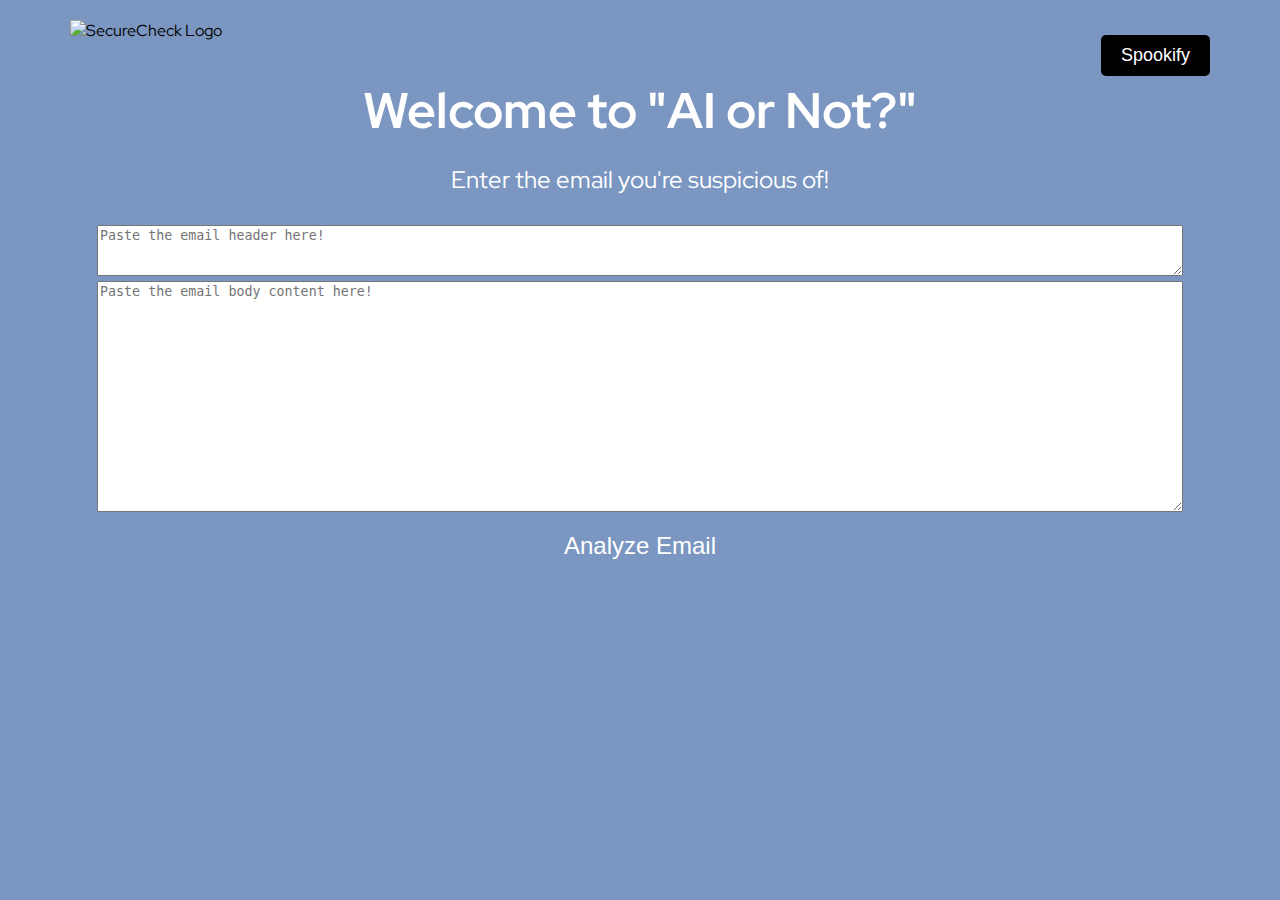
==== detection.html @ 79a36509 "message" ====
<!DOCTYPE html>
<html lang="en">
<head>
    <meta charset="UTF-8">
    <meta name="viewport" content="width=device-width, initial-scale=1.0">
    <title>SecureCheck - Kahoot Game</title>
    <link rel="preconnect" href="https://fonts.googleapis.com">
    <link rel="preconnect" href="https://fonts.gstatic.com" crossorigin>
    <link href="https://fonts.googleapis.com/css2?family=Red+Hat+Display:wght@500&display=swap" rel="stylesheet">
    <link rel="stylesheet" href="detection.css">
</head>
<body>
    <div class="container">
        <!--nav bar-->
        <header>
            <img src="noface.png" alt="SecureCheck Logo" class="logo">
            <button id="spookify-btn" class="spookify-btn">Spookify</button>
        </header>
        <main>
            <div class="intro-text">
                <h1>Welcome to "AI or Not?"</h1>
                <p>Enter the email you're suspicious of!</p>
            </div>
            <div class="border border-gray-300 rounded-lg p-4 mb-4 email-container">
                <form>
                    <label for="email-header" class="block text-lg font-medium mb-2"></label>
                    <textarea 
                        id="email-header" 
                        name="email-header" 
                        rows="3" 
                        class="w-full p-3 border border-gray-300 rounded-lg focus:outline-none focus:border-blue-500"
                        placeholder="Paste the email header here!"
                    ></textarea>
                    <label for="email-body" class="block text-lg font-medium mb-2"></label>
                    <br>
                    <textarea 
                      id="email-body" 
                      name="email-body" 
                      rows="15" 
                      class="w-full p-3 border border-gray-300 rounded-lg focus:outline-none focus:border-blue-500"
                      placeholder="Paste the email body content here!"
                    ></textarea>
                    <br>
                    <button 
                        type="submit" 
                        id = "submit-btn"
                        class="btn w-full py-3 text-xl font-semibold"
                    >
                    Analyze Email
                    </button>
                </form>
            </div>
        </main>
    </div>
    <script src="detection.js"></script>
</body>
</html>
---- detection.css ----
/* Base Styles */
body {
    font-family: 'Red Hat Display', sans-serif;
    background-color: rgb(122, 150, 193);
    color: black;
    display: flex;
    justify-content: center;
    align-items: center;
    margin: 0;
    padding: 0;
}

/* Container */
.container {
    width: 100%;
    max-width: 1200px;
    position: relative;
}

/* Header */
header {
    position: absolute;
    top: 0;
    left: 0;
    width: 100%;
    display: flex;
    justify-content: space-between;
    align-items: center;
    padding: 20px 30px;
    box-sizing: border-box;
}

.logo {
    height: 70px;
    width: auto;
}

/* Spookify Button */
.spookify-btn {
    background-color: black;
    color: white;
    border: none;
    padding: 10px 20px;
    cursor: pointer;
    font-size: 18px;
    border-radius: 5px;
    outline: none;
}

.spookify-btn:hover {
    background-color: white;
    color: black;
}

/* Intro Text */
.intro-text {
    text-align: center;
    margin-top: 80px; /* Positioned right under the header */
    color: #fff;
}

.intro-text h1 {
    font-size: 50px;
    margin-bottom: 10px;
    line-height: 1.2;
}

.intro-text p {
    font-size: 24px;
}

/* Game Container */
.email-container {
    text-align: center;
    margin-top: 30px;
}
.game-image{
    max-height:80%;
}

/* Game Image */
.game-image img {
    max-width: 80%; /* Restricts the size for a better appearance */
    max-height: 600px;
    border-radius: 15px;
    box-shadow: 0 4px 8px rgba(0, 0, 0, 0.2);
    margin-bottom: 20px;
}

/* Game Buttons */
.game-buttons {
    display: flex;
    justify-content: center;
    gap: 20px;
}

.btn {
    background-color: rgb(122, 150, 193);
    color: white;
    padding: 15px 30px;
    font-size: 24px;
    border: none;
    border-radius: 15px;
    cursor: pointer;
    outline: none;
    transition: background-color 0.3s;
}

.btn:hover {
    background-color: black;
}

/* Spooky Mode Styles */
.spooky-mode body {
    background-color: black;
    color: white;
}

.spooky-mode .intro-text {
    color: #ff006e;
}

.spooky-mode .game-container {
    color: #ff006e;
}

.spooky-mode .btn {
    background-color: #2c003e;
    color: #ff006e;
}

.spooky-mode .spookify-btn {
    background-color: #640032;
    color: #ff006e;
}

.spooky-mode .game-image img {
    border-color: #640032;
}

li{
    font-size: 25px;
}

.hide {
    display: none !important;
}

#next-btn:hover {
    background-color: black;
}

#email-header{
    width:90%;
}
#email-body{
    width:90%;
}
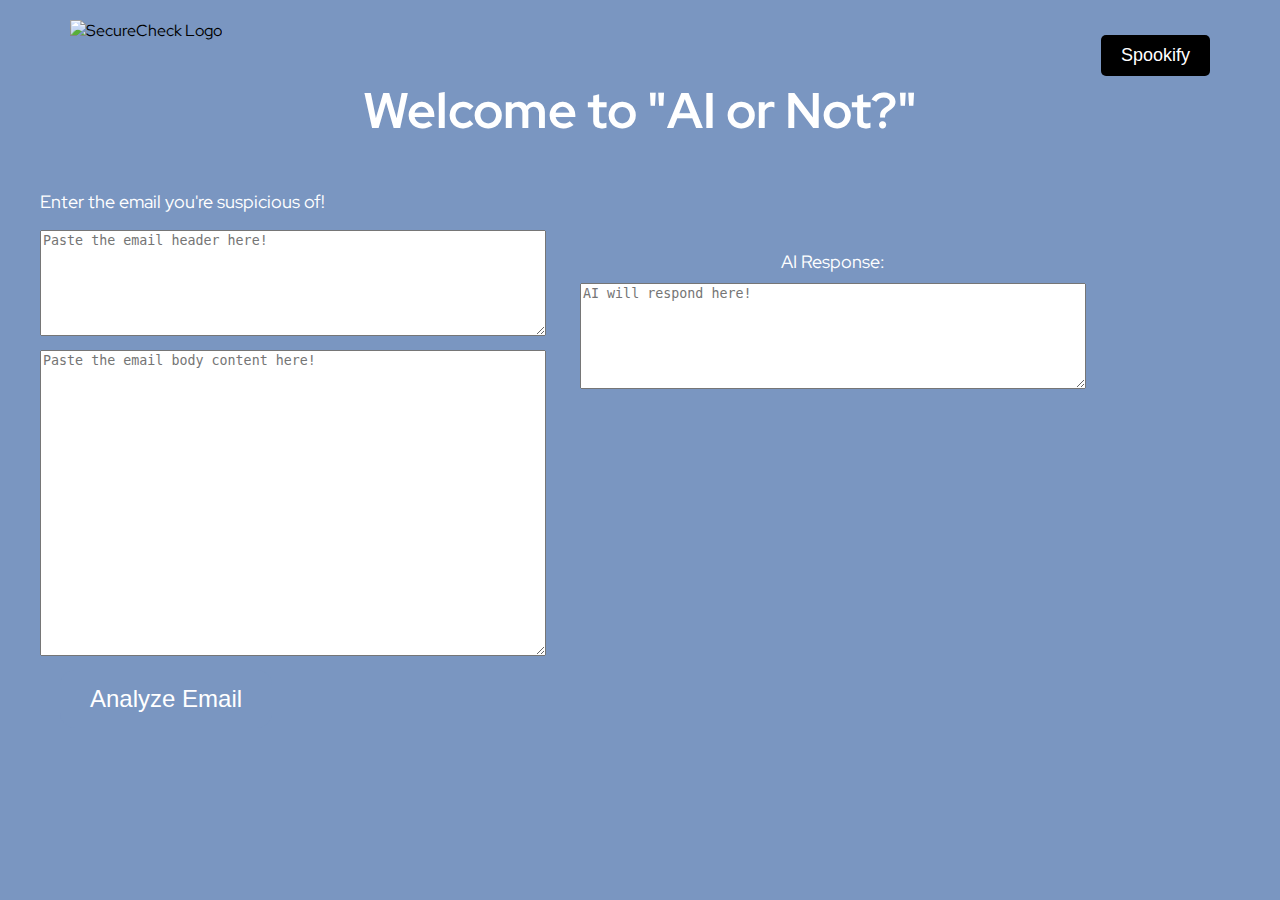
==== commit 82fbe677: "message" ====
--- a/detection.html
+++ b/detection.html
@@ -19,35 +19,48 @@
         <main>
             <div class="intro-text">
                 <h1>Welcome to "AI or Not?"</h1>
-                <p>Enter the email you're suspicious of!</p>
             </div>
             <div class="border border-gray-300 rounded-lg p-4 mb-4 email-container">
-                <form>
-                    <label for="email-header" class="block text-lg font-medium mb-2"></label>
-                    <textarea 
+                <div class="email-container" style="position: relative; width: 800px; height: 600px;">
+                    <form id="email-form">
+                      <!-- Enter email label -->
+                      <div style="position: absolute; top: -10%; left: 0px; font-size: 18px;"
+                      class = "intro-text">
+                        Enter the email you're suspicious of!
+                      </div>
+                      
+                      <!-- Email header textarea -->
+                      <textarea 
                         id="email-header" 
-                        name="email-header" 
-                        rows="3" 
-                        class="w-full p-3 border border-gray-300 rounded-lg focus:outline-none focus:border-blue-500"
+                        style="position: absolute; top: 60px; left: 0px; width: 500px; height: 100px;"
                         placeholder="Paste the email header here!"
-                    ></textarea>
-                    <label for="email-body" class="block text-lg font-medium mb-2"></label>
-                    <br>
-                    <textarea 
-                      id="email-body" 
-                      name="email-body" 
-                      rows="15" 
-                      class="w-full p-3 border border-gray-300 rounded-lg focus:outline-none focus:border-blue-500"
-                      placeholder="Paste the email body content here!"
-                    ></textarea>
-                    <br>
-                    <button 
-                        type="submit" 
-                        id = "submit-btn"
-                        class="btn w-full py-3 text-xl font-semibold"
-                    >
-                    Analyze Email
-                    </button>
+                      ></textarea>
+                  
+                      <!-- AI Response section -->
+                      <div style="position: absolute; top: 0px; left: 540px;">
+                        <div style="font-size: 18px;"
+                        class = "intro-text">AI Response:</div>
+                        <textarea 
+                          id="ai-response" 
+                          style="width: 500px; height: 100px; margin-top: 10px;"
+                          readonly
+                          placeholder="AI will respond here!"
+                        ></textarea>
+                      </div>
+                  
+                      <!-- Email body textarea - fixed position regardless of AI response size -->
+                      <textarea 
+                        id="email-body" 
+                        style="position: absolute; top: 180px; left: 0px; width: 500px; height: 300px;"
+                        placeholder="Paste the email body content here!"
+                      ></textarea>
+                  
+                      <!-- Submit button -->
+                      <button type="submit" class="btn" style="position: absolute; top: 500px; left: 20px;">
+                        Analyze Email
+                      </button>
+                    </form>
+                  </div>
                 </form>
             </div>
         </main>
--- a/detection.css
+++ b/detection.css
@@ -53,10 +53,15 @@
 }
 
 /* Intro Text */
-.intro-text {
+.intro-text, label {
     text-align: center;
+    color: #fff;
+}
+.intro-text{
     margin-top: 80px; /* Positioned right under the header */
-    color: #fff;
+}
+label{
+    margin-bottom: 25px;
 }
 
 .intro-text h1 {
@@ -150,9 +155,26 @@
     background-color: black;
 }
 
-#email-header{
-    width:90%;
+.flex-container {
+    display: flex; /* Use Flexbox for layout */
+    justify-content: space-between; /* Space between items */
+    align-items: flex-start; /* Align items at the start */
+    margin-bottom: 1rem; /* Space below the container */
 }
-#email-body{
-    width:90%;
+
+.flex-container textarea {
+    width: 48%; /* Set width for the left textarea */
+}
+
+.ai-response {
+    width: 48%; /* Set width for the AI response textarea */
+}
+
+.flex-row-container {
+    display:flex;
+    flex-direction: row;
+}
+.flex-col-container{
+    display:flex;
+    flex-direction: col;
 }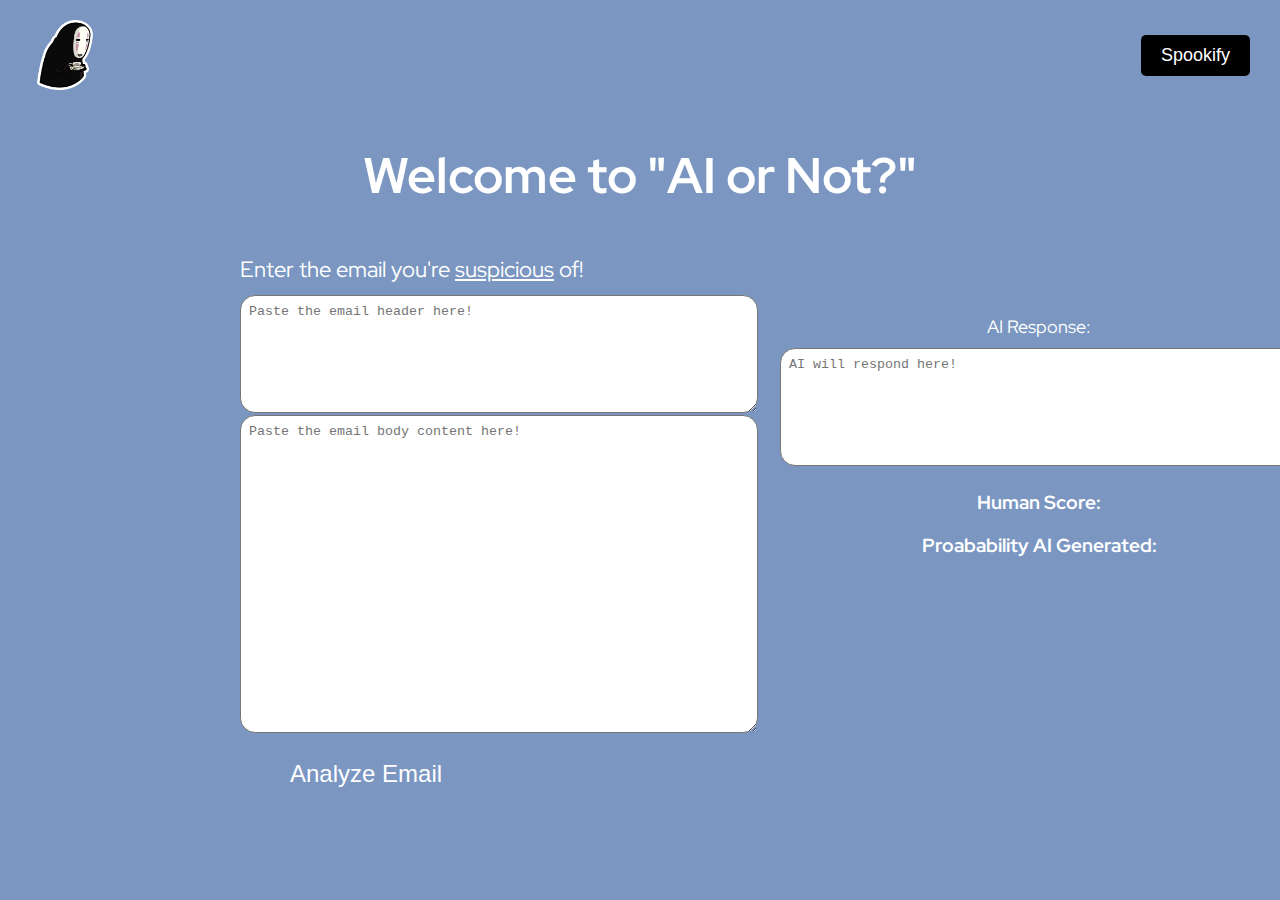
==== commit 8d812f61: "Flask-Integration" ====
--- a/detection.html
+++ b/detection.html
@@ -1,70 +1,149 @@
 <!DOCTYPE html>
 <html lang="en">
-<head>
-    <meta charset="UTF-8">
-    <meta name="viewport" content="width=device-width, initial-scale=1.0">
+  <head>
+    <meta charset="UTF-8" />
+    <meta name="viewport" content="width=device-width, initial-scale=1.0" />
     <title>SecureCheck - Kahoot Game</title>
-    <link rel="preconnect" href="https://fonts.googleapis.com">
-    <link rel="preconnect" href="https://fonts.gstatic.com" crossorigin>
-    <link href="https://fonts.googleapis.com/css2?family=Red+Hat+Display:wght@500&display=swap" rel="stylesheet">
-    <link rel="stylesheet" href="detection.css">
-</head>
-<body>
+    <link rel="preconnect" href="https://fonts.googleapis.com" />
+    <link rel="preconnect" href="https://fonts.gstatic.com" crossorigin />
+    <link
+      href="https://fonts.googleapis.com/css2?family=Red+Hat+Display:wght@500&display=swap"
+      rel="stylesheet"
+    />
+    <link rel="stylesheet" href="detection.css" />
+  </head>
+  <body>
     <div class="container">
-        <!--nav bar-->
-        <header>
-            <img src="noface.png" alt="SecureCheck Logo" class="logo">
-            <button id="spookify-btn" class="spookify-btn">Spookify</button>
-        </header>
-        <main>
-            <div class="intro-text">
-                <h1>Welcome to "AI or Not?"</h1>
-            </div>
-            <div class="border border-gray-300 rounded-lg p-4 mb-4 email-container">
-                <div class="email-container" style="position: relative; width: 800px; height: 600px;">
-                    <form id="email-form">
-                      <!-- Enter email label -->
-                      <div style="position: absolute; top: -10%; left: 0px; font-size: 18px;"
-                      class = "intro-text">
-                        Enter the email you're suspicious of!
-                      </div>
-                      
-                      <!-- Email header textarea -->
-                      <textarea 
-                        id="email-header" 
-                        style="position: absolute; top: 60px; left: 0px; width: 500px; height: 100px;"
-                        placeholder="Paste the email header here!"
-                      ></textarea>
-                  
-                      <!-- AI Response section -->
-                      <div style="position: absolute; top: 0px; left: 540px;">
-                        <div style="font-size: 18px;"
-                        class = "intro-text">AI Response:</div>
-                        <textarea 
-                          id="ai-response" 
-                          style="width: 500px; height: 100px; margin-top: 10px;"
-                          readonly
-                          placeholder="AI will respond here!"
-                        ></textarea>
-                      </div>
-                  
-                      <!-- Email body textarea - fixed position regardless of AI response size -->
-                      <textarea 
-                        id="email-body" 
-                        style="position: absolute; top: 180px; left: 0px; width: 500px; height: 300px;"
-                        placeholder="Paste the email body content here!"
-                      ></textarea>
-                  
-                      <!-- Submit button -->
-                      <button type="submit" class="btn" style="position: absolute; top: 500px; left: 20px;">
-                        Analyze Email
-                      </button>
-                    </form>
-                  </div>
-                </form>
-            </div>
-        </main>
+      <!--nav bar-->
+      <header>
+        <img src="noface.png" alt="SecureCheck Logo" class="logo" />
+        <button id="spookify-btn" class="spookify-btn">Spookify</button>
+      </header>
+      <main>
+        <div class="intro-text">
+          <h1>Welcome to "AI or Not?"</h1>
+        </div>
+        <div class="border border-gray-300 rounded-lg p-4 mb-4 email-container">
+          <div
+            class="email-container"
+            style="position: relative; width: 800px; height: 600px"
+          >
+            <form id="email-form">
+              <!-- Enter email label -->
+              <div
+                style="
+                  position: absolute;
+                  top: -10%;
+                  left: 0px;
+                  font-size: 22px;
+                  display: flex;
+                "
+                class="intro-text"
+              >
+                Enter the email you're
+                <div style="margin-inline: 5px; text-decoration: underline">
+                  suspicious
+                </div>
+                of!
+              </div>
+
+              <!-- Email header textarea -->
+              <textarea
+                id="email-header"
+                style="
+                  position: absolute;
+                  top: 60px;
+                  left: 0px;
+                  width: 500px;
+                  height: 100px;
+                "
+                placeholder="Paste the email header here!"
+              ></textarea>
+
+              <!-- AI Response section -->
+              <div style="position: absolute; top: 0px; left: 540px">
+                <div style="font-size: 18px" class="intro-text">
+                  AI Response:
+                </div>
+                <textarea
+                  id="ai-response"
+                  style="width: 500px; height: 100px; margin-top: 10px"
+                  readonly
+                  placeholder="AI will respond here!"
+                ></textarea>
+                <div>
+                  <h3 id="human-score">Human Score:</h3>
+                  <h3 id="fake-score">Proabability AI Generated:</h3>
+                </div>
+              </div>
+
+              <!-- Email body textarea - fixed position regardless of AI response size -->
+              <textarea
+                id="email-body"
+                style="
+                  position: absolute;
+                  top: 180px;
+                  left: 0px;
+                  width: 500px;
+                  height: 300px;
+                "
+                placeholder="Paste the email body content here!"
+              ></textarea>
+
+              <!-- Submit button -->
+              <button
+                type="submit"
+                id="submit_button"
+                class="btn"
+                style="position: absolute; top: 500px; left: 20px"
+              >
+                Analyze Email
+              </button>
+            </form>
+          </div>
+        </div>
+      </main>
     </div>
-    <script src="detection.js"></script>
-</body>
-</html>+    <script>
+      document
+        .getElementById("email-form")
+        .addEventListener("submit", function (event) {
+          event.preventDefault(); // Prevents the default form submission
+
+          const emailHeader = document.getElementById("email-header").value;
+          const emailBody = document.getElementById("email-body").value;
+
+          const myHeaders = new Headers();
+          myHeaders.append("Content-Type", "application/json");
+
+          const raw = JSON.stringify({
+            "input-text": emailHeader + "\n" + emailBody, // Combine header and body
+          });
+
+          const requestOptions = {
+            method: "POST",
+            headers: myHeaders,
+            body: raw,
+            redirect: "follow",
+          };
+
+          fetch("http://localhost:4080/detect-ai", requestOptions)
+            .then((response) => {
+              if (!response.ok) {
+                throw new Error("Network response was not ok");
+              }
+              return response.json();
+            })
+            .then((result) => {
+              console.log(result);
+              document.getElementById("ai-response").value = result.gpt_detect; // Display AI response
+              document.getElementById("human-score").textContent +=
+                " " + result.humanScore;
+              document.getElementById("fake-score").textContent +=
+                " " + result.howFake;
+            })
+            .catch((error) => console.error("Error:", error));
+        });
+    </script>
+  </body>
+</html>
--- a/detection.css
+++ b/detection.css
@@ -1,180 +1,187 @@
 /* Base Styles */
 body {
-    font-family: 'Red Hat Display', sans-serif;
-    background-color: rgb(122, 150, 193);
-    color: black;
-    display: flex;
-    justify-content: center;
-    align-items: center;
-    margin: 0;
-    padding: 0;
-}
-
-/* Container */
-.container {
-    width: 100%;
-    max-width: 1200px;
-    position: relative;
+  font-family: "Red Hat Display", sans-serif;
+  background-color: rgb(122, 150, 193);
+  color: black;
+  display: flex;
+  justify-content: center;
+  align-items: center;
+  margin: 0;
+  padding: 0;
+  height: 100vh;
+  overflow: hidden; /* Prevents scrolling */
 }
 
 /* Header */
 header {
-    position: absolute;
-    top: 0;
-    left: 0;
-    width: 100%;
-    display: flex;
-    justify-content: space-between;
-    align-items: center;
-    padding: 20px 30px;
-    box-sizing: border-box;
+  position: absolute;
+  top: 0;
+  left: 0;
+  width: 100%;
+  display: flex;
+  justify-content: space-between;
+  align-items: center;
+  padding: 20px 30px;
+  box-sizing: border-box;
 }
 
 .logo {
-    height: 70px;
-    width: auto;
+  height: 70px;
+  width: auto;
 }
-
+/*Score TExt*/
+#human-score {
+  color: white;
+}
+#fake-score {
+  color: white;
+}
 /* Spookify Button */
 .spookify-btn {
-    background-color: black;
-    color: white;
-    border: none;
-    padding: 10px 20px;
-    cursor: pointer;
-    font-size: 18px;
-    border-radius: 5px;
-    outline: none;
+  background-color: black;
+  color: white;
+  border: none;
+  padding: 10px 20px;
+  cursor: pointer;
+  font-size: 18px;
+  border-radius: 5px;
+  outline: none;
 }
 
 .spookify-btn:hover {
-    background-color: white;
-    color: black;
+  background-color: white;
+  color: black;
 }
-
+textarea {
+  border-radius: 15px;
+  padding: 8px;
+}
 /* Intro Text */
-.intro-text, label {
-    text-align: center;
-    color: #fff;
+.intro-text,
+label {
+  text-align: center;
+  color: #fff;
 }
-.intro-text{
-    margin-top: 80px; /* Positioned right under the header */
+.intro-text {
+  margin-top: 80px; /* Positioned right under the header */
 }
-label{
-    margin-bottom: 25px;
+label {
+  margin-bottom: 25px;
 }
 
 .intro-text h1 {
-    font-size: 50px;
-    margin-bottom: 10px;
-    line-height: 1.2;
+  font-size: 50px;
+  margin-bottom: 10px;
+  line-height: 1.2;
 }
 
 .intro-text p {
-    font-size: 24px;
+  font-size: 24px;
 }
 
 /* Game Container */
 .email-container {
-    text-align: center;
-    margin-top: 30px;
+  text-align: center;
+  margin-top: 30px;
 }
-.game-image{
-    max-height:80%;
+.game-image {
+  max-height: 80%;
 }
 
 /* Game Image */
 .game-image img {
-    max-width: 80%; /* Restricts the size for a better appearance */
-    max-height: 600px;
-    border-radius: 15px;
-    box-shadow: 0 4px 8px rgba(0, 0, 0, 0.2);
-    margin-bottom: 20px;
+  max-width: 80%; /* Restricts the size for a better appearance */
+  max-height: 600px;
+  border-radius: 15px;
+  box-shadow: 0 4px 8px rgba(0, 0, 0, 0.2);
+  margin-bottom: 20px;
 }
 
 /* Game Buttons */
 .game-buttons {
-    display: flex;
-    justify-content: center;
-    gap: 20px;
+  display: flex;
+  justify-content: center;
+  gap: 20px;
 }
 
 .btn {
-    background-color: rgb(122, 150, 193);
-    color: white;
-    padding: 15px 30px;
-    font-size: 24px;
-    border: none;
-    border-radius: 15px;
-    cursor: pointer;
-    outline: none;
-    transition: background-color 0.3s;
+  background-color: rgb(122, 150, 193);
+  color: white;
+  padding: 15px 30px;
+  margin-top: 10px;
+  margin-left: 0;
+  font-size: 24px;
+  border: none;
+  border-radius: 15px;
+  cursor: pointer;
+  outline: none;
+  transition: background-color 0.3s;
 }
 
 .btn:hover {
-    background-color: black;
+  background-color: black;
 }
 
 /* Spooky Mode Styles */
 .spooky-mode body {
-    background-color: black;
-    color: white;
+  background-color: black;
+  color: white;
 }
 
 .spooky-mode .intro-text {
-    color: #ff006e;
+  color: #ff006e;
 }
 
 .spooky-mode .game-container {
-    color: #ff006e;
+  color: #ff006e;
 }
 
 .spooky-mode .btn {
-    background-color: #2c003e;
-    color: #ff006e;
+  background-color: #2c003e;
+  color: #ff006e;
 }
 
 .spooky-mode .spookify-btn {
-    background-color: #640032;
-    color: #ff006e;
+  background-color: #640032;
+  color: #ff006e;
 }
 
 .spooky-mode .game-image img {
-    border-color: #640032;
+  border-color: #640032;
 }
 
-li{
-    font-size: 25px;
+li {
+  font-size: 25px;
 }
 
 .hide {
-    display: none !important;
+  display: none !important;
 }
 
 #next-btn:hover {
-    background-color: black;
+  background-color: black;
 }
 
 .flex-container {
-    display: flex; /* Use Flexbox for layout */
-    justify-content: space-between; /* Space between items */
-    align-items: flex-start; /* Align items at the start */
-    margin-bottom: 1rem; /* Space below the container */
+  display: flex; /* Use Flexbox for layout */
+  justify-content: space-between; /* Space between items */
+  align-items: flex-start; /* Align items at the start */
+  margin-bottom: 1rem; /* Space below the container */
 }
 
 .flex-container textarea {
-    width: 48%; /* Set width for the left textarea */
+  width: 48%; /* Set width for the left textarea */
 }
 
 .ai-response {
-    width: 48%; /* Set width for the AI response textarea */
+  width: 48%; /* Set width for the AI response textarea */
 }
 
 .flex-row-container {
-    display:flex;
-    flex-direction: row;
+  display: flex;
+  flex-direction: row;
 }
-.flex-col-container{
-    display:flex;
-    flex-direction: col;
-}+.flex-col-container {
+  display: flex;
+  flex-direction: col;
+}
